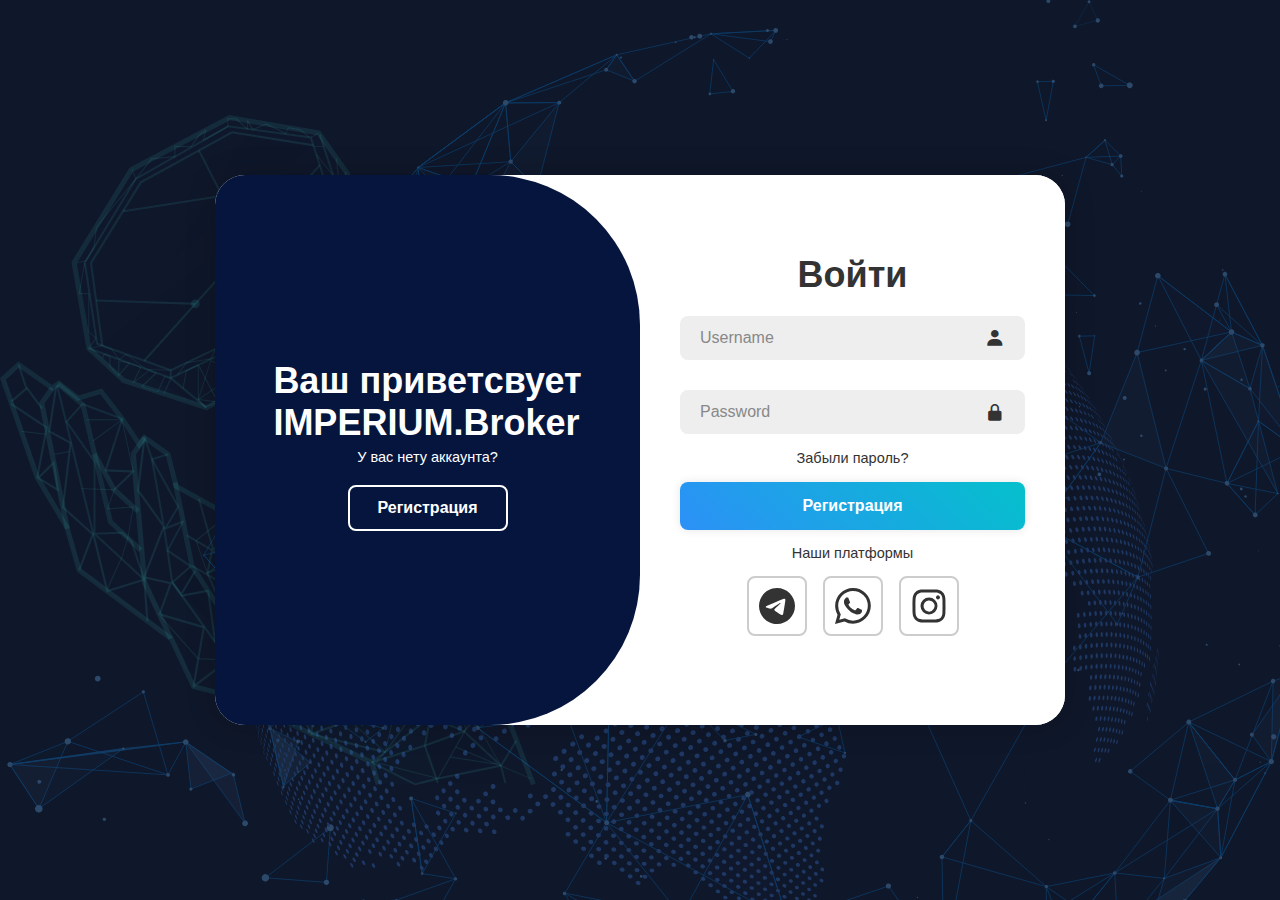
==== registor/index.html @ 003e3964 "second commit" ====
<!DOCTYPE html>
<html lang="en">
<head>
    <meta charset="UTF-8">
    <meta name="viewport" content="width=device-width, initial-scale=1.0">
    <title>Login/Signup Form</title>
    <link rel="stylesheet" href="style.css">
    <link href='https://unpkg.com/boxicons@2.1.4/css/boxicons.min.css' rel='stylesheet'>
</head>
<body>
    <div class="container">
        <div class="form-box login">
            <form action="#">
                <h1>Войти</h1>
                <div class="input-box">
                    <input type="text" placeholder="Username" required>
                    <i class='bx bxs-user'></i>
                </div>
                <div class="input-box">
                    <input type="password" placeholder="Password" required>
                    <i class='bx bxs-lock-alt' ></i>
                </div>
                <div class="forgot-link">
                    <a href="#">Забыли пароль?</a>
                </div>
                <button type="submit" class="btn">Регистрация</button>
                <p>Наши платформы</p>
                <div class="social-icons">
                    <a href="#"><svg xmlns="http://www.w3.org/2000/svg" width="36" height="36" viewBox="0 0 24 24" fill="currentColor" stroke-width="2" class="ai ai-TelegramFill"><g clip-path="url(#clip0_331_272)"><path fill-rule="evenodd" clip-rule="evenodd" d="M24 12c0 6.627-5.373 12-12 12S0 18.627 0 12 5.373 0 12 0s12 5.373 12 12zM12.43 8.859c-1.167.485-3.5 1.49-6.998 3.014-.568.226-.866.447-.893.663-.046.366.412.51 1.034.705.085.027.173.054.263.084.613.199 1.437.432 1.865.441.389.008.823-.152 1.302-.48 3.268-2.207 4.955-3.322 5.061-3.346.075-.017.179-.039.249.024.07.062.063.18.056.212-.046.193-1.84 1.862-2.77 2.726-.29.269-.495.46-.537.504-.094.097-.19.19-.282.279-.57.548-.996.96.024 1.632.49.323.882.59 1.273.856.427.291.853.581 1.405.943.14.092.274.187.405.28.497.355.944.673 1.496.623.32-.03.652-.331.82-1.23.397-2.126 1.179-6.73 1.36-8.628a2.111 2.111 0 0 0-.02-.472.506.506 0 0 0-.172-.325c-.143-.117-.365-.142-.465-.14-.451.008-1.143.249-4.476 1.635z"/></g><defs><clipPath id="clip0_331_272"><rect width="24" height="24"/></clipPath></defs></svg></a>
                    <a href="#"><svg xmlns="http://www.w3.org/2000/svg" width="36" height="36" viewBox="0 0 24 24" fill="currentColor" stroke-width="2" class="ai ai-WhatsappFill"><g clip-path="url(#clip0_615_275)"><path fill-rule="evenodd" clip-rule="evenodd" d="M17.415 14.382c-.298-.149-1.759-.867-2.031-.967-.272-.099-.47-.148-.669.15-.198.296-.767.966-.94 1.164-.174.199-.347.223-.644.075-.297-.15-1.255-.463-2.39-1.475-.883-.788-1.48-1.761-1.653-2.059-.173-.297-.019-.458.13-.606.134-.133.297-.347.446-.52.149-.174.198-.298.297-.497.1-.198.05-.371-.025-.52-.074-.149-.668-1.612-.916-2.207-.241-.579-.486-.5-.668-.51-.174-.008-.372-.01-.57-.01-.198 0-.52.074-.792.372-.273.297-1.04 1.016-1.04 2.479 0 1.462 1.064 2.875 1.213 3.074.149.198 2.095 3.2 5.076 4.487.71.306 1.263.489 1.694.625.712.227 1.36.195 1.872.118.57-.085 1.758-.719 2.006-1.413.247-.694.247-1.289.173-1.413-.074-.124-.272-.198-.57-.347zm-5.422 7.403h-.004a9.87 9.87 0 0 1-5.032-1.378l-.36-.214-3.742.982.999-3.648-.235-.374a9.861 9.861 0 0 1-1.511-5.26c.002-5.45 4.436-9.884 9.889-9.884 2.64 0 5.122 1.03 6.988 2.898a9.825 9.825 0 0 1 2.892 6.993c-.002 5.45-4.436 9.885-9.884 9.885zm8.412-18.297A11.815 11.815 0 0 0 11.992 0C5.438 0 .102 5.335.1 11.892c-.001 2.096.546 4.142 1.587 5.945L0 24l6.304-1.654a11.881 11.881 0 0 0 5.684 1.448h.005c6.554 0 11.89-5.335 11.892-11.893a11.821 11.821 0 0 0-3.48-8.413"/></g><defs><clipPath id="clip0_615_275"><rect width="24" height="24"/></clipPath></defs></svg></a>
                    <a href="#"><svg xmlns="http://www.w3.org/2000/svg" width="36" height="36" viewBox="0 0 24 24" fill="currentColor" stroke-width="2" class="ai ai-InstagramFill"><path fill-rule="evenodd" clip-rule="evenodd" d="M7.465 1.066C8.638 1.012 9.012 1 12 1c2.988 0 3.362.013 4.534.066 1.172.053 1.972.24 2.672.511.733.277 1.398.71 1.948 1.27.56.549.992 1.213 1.268 1.947.272.7.458 1.5.512 2.67C22.988 8.639 23 9.013 23 12c0 2.988-.013 3.362-.066 4.535-.053 1.17-.24 1.97-.512 2.67a5.396 5.396 0 0 1-1.268 1.949c-.55.56-1.215.992-1.948 1.268-.7.272-1.5.458-2.67.512-1.174.054-1.548.066-4.536.066-2.988 0-3.362-.013-4.535-.066-1.17-.053-1.97-.24-2.67-.512a5.397 5.397 0 0 1-1.949-1.268 5.392 5.392 0 0 1-1.269-1.948c-.271-.7-.457-1.5-.511-2.67C1.012 15.361 1 14.987 1 12c0-2.988.013-3.362.066-4.534.053-1.172.24-1.972.511-2.672a5.396 5.396 0 0 1 1.27-1.948 5.392 5.392 0 0 1 1.947-1.269c.7-.271 1.5-.457 2.67-.511zm8.98 1.98c-1.16-.053-1.508-.064-4.445-.064-2.937 0-3.285.011-4.445.064-1.073.049-1.655.228-2.043.379-.513.2-.88.437-1.265.822a3.412 3.412 0 0 0-.822 1.265c-.151.388-.33.97-.379 2.043-.053 1.16-.064 1.508-.064 4.445 0 2.937.011 3.285.064 4.445.049 1.073.228 1.655.379 2.043.176.477.457.91.822 1.265.355.365.788.646 1.265.822.388.151.97.33 2.043.379 1.16.053 1.507.064 4.445.064 2.938 0 3.285-.011 4.445-.064 1.073-.049 1.655-.228 2.043-.379.513-.2.88-.437 1.265-.822.365-.355.646-.788.822-1.265.151-.388.33-.97.379-2.043.053-1.16.064-1.508.064-4.445 0-2.937-.011-3.285-.064-4.445-.049-1.073-.228-1.655-.379-2.043-.2-.513-.437-.88-.822-1.265a3.413 3.413 0 0 0-1.265-.822c-.388-.151-.97-.33-2.043-.379zm-5.85 12.345a3.669 3.669 0 0 0 4-5.986 3.67 3.67 0 1 0-4 5.986zM8.002 8.002a5.654 5.654 0 1 1 7.996 7.996 5.654 5.654 0 0 1-7.996-7.996zm10.906-.814a1.337 1.337 0 1 0-1.89-1.89 1.337 1.337 0 0 0 1.89 1.89z"/></svg></a>
                </div>
            </form>
        </div>

        <div class="form-box register">
            <form action="#">
                <h1>Регистрация</h1>
                <div class="input-box">
                    <input type="text" placeholder="Username" required>
                    <i class='bx bxs-user'></i>
                </div>
                <div class="input-box">
                    <input type="email" placeholder="Email" required>
                    <i class='bx bxs-envelope' ></i>
                </div>
                <div class="input-box">
                    <input type="password" placeholder="Password" required>
                    <i class='bx bxs-lock-alt' ></i>
                </div>
                <button type="submit" class="btn">Регистрация</button>
                <p>Наши платформы</p>
                <div class="social-icons">
                    <a href="#"><svg xmlns="http://www.w3.org/2000/svg" width="36" height="36" viewBox="0 0 24 24" fill="currentColor" stroke-width="2" class="ai ai-TelegramFill"><g clip-path="url(#clip0_331_272)"><path fill-rule="evenodd" clip-rule="evenodd" d="M24 12c0 6.627-5.373 12-12 12S0 18.627 0 12 5.373 0 12 0s12 5.373 12 12zM12.43 8.859c-1.167.485-3.5 1.49-6.998 3.014-.568.226-.866.447-.893.663-.046.366.412.51 1.034.705.085.027.173.054.263.084.613.199 1.437.432 1.865.441.389.008.823-.152 1.302-.48 3.268-2.207 4.955-3.322 5.061-3.346.075-.017.179-.039.249.024.07.062.063.18.056.212-.046.193-1.84 1.862-2.77 2.726-.29.269-.495.46-.537.504-.094.097-.19.19-.282.279-.57.548-.996.96.024 1.632.49.323.882.59 1.273.856.427.291.853.581 1.405.943.14.092.274.187.405.28.497.355.944.673 1.496.623.32-.03.652-.331.82-1.23.397-2.126 1.179-6.73 1.36-8.628a2.111 2.111 0 0 0-.02-.472.506.506 0 0 0-.172-.325c-.143-.117-.365-.142-.465-.14-.451.008-1.143.249-4.476 1.635z"/></g><defs><clipPath id="clip0_331_272"><rect width="24" height="24"/></clipPath></defs></svg></a>
                    <a href="#"><svg xmlns="http://www.w3.org/2000/svg" width="36" height="36" viewBox="0 0 24 24" fill="currentColor" stroke-width="2" class="ai ai-WhatsappFill"><g clip-path="url(#clip0_615_275)"><path fill-rule="evenodd" clip-rule="evenodd" d="M17.415 14.382c-.298-.149-1.759-.867-2.031-.967-.272-.099-.47-.148-.669.15-.198.296-.767.966-.94 1.164-.174.199-.347.223-.644.075-.297-.15-1.255-.463-2.39-1.475-.883-.788-1.48-1.761-1.653-2.059-.173-.297-.019-.458.13-.606.134-.133.297-.347.446-.52.149-.174.198-.298.297-.497.1-.198.05-.371-.025-.52-.074-.149-.668-1.612-.916-2.207-.241-.579-.486-.5-.668-.51-.174-.008-.372-.01-.57-.01-.198 0-.52.074-.792.372-.273.297-1.04 1.016-1.04 2.479 0 1.462 1.064 2.875 1.213 3.074.149.198 2.095 3.2 5.076 4.487.71.306 1.263.489 1.694.625.712.227 1.36.195 1.872.118.57-.085 1.758-.719 2.006-1.413.247-.694.247-1.289.173-1.413-.074-.124-.272-.198-.57-.347zm-5.422 7.403h-.004a9.87 9.87 0 0 1-5.032-1.378l-.36-.214-3.742.982.999-3.648-.235-.374a9.861 9.861 0 0 1-1.511-5.26c.002-5.45 4.436-9.884 9.889-9.884 2.64 0 5.122 1.03 6.988 2.898a9.825 9.825 0 0 1 2.892 6.993c-.002 5.45-4.436 9.885-9.884 9.885zm8.412-18.297A11.815 11.815 0 0 0 11.992 0C5.438 0 .102 5.335.1 11.892c-.001 2.096.546 4.142 1.587 5.945L0 24l6.304-1.654a11.881 11.881 0 0 0 5.684 1.448h.005c6.554 0 11.89-5.335 11.892-11.893a11.821 11.821 0 0 0-3.48-8.413"/></g><defs><clipPath id="clip0_615_275"><rect width="24" height="24"/></clipPath></defs></svg></a>
                    <a href="#"><svg xmlns="http://www.w3.org/2000/svg" width="36" height="36" viewBox="0 0 24 24" fill="currentColor" stroke-width="2" class="ai ai-InstagramFill"><path fill-rule="evenodd" clip-rule="evenodd" d="M7.465 1.066C8.638 1.012 9.012 1 12 1c2.988 0 3.362.013 4.534.066 1.172.053 1.972.24 2.672.511.733.277 1.398.71 1.948 1.27.56.549.992 1.213 1.268 1.947.272.7.458 1.5.512 2.67C22.988 8.639 23 9.013 23 12c0 2.988-.013 3.362-.066 4.535-.053 1.17-.24 1.97-.512 2.67a5.396 5.396 0 0 1-1.268 1.949c-.55.56-1.215.992-1.948 1.268-.7.272-1.5.458-2.67.512-1.174.054-1.548.066-4.536.066-2.988 0-3.362-.013-4.535-.066-1.17-.053-1.97-.24-2.67-.512a5.397 5.397 0 0 1-1.949-1.268 5.392 5.392 0 0 1-1.269-1.948c-.271-.7-.457-1.5-.511-2.67C1.012 15.361 1 14.987 1 12c0-2.988.013-3.362.066-4.534.053-1.172.24-1.972.511-2.672a5.396 5.396 0 0 1 1.27-1.948 5.392 5.392 0 0 1 1.947-1.269c.7-.271 1.5-.457 2.67-.511zm8.98 1.98c-1.16-.053-1.508-.064-4.445-.064-2.937 0-3.285.011-4.445.064-1.073.049-1.655.228-2.043.379-.513.2-.88.437-1.265.822a3.412 3.412 0 0 0-.822 1.265c-.151.388-.33.97-.379 2.043-.053 1.16-.064 1.508-.064 4.445 0 2.937.011 3.285.064 4.445.049 1.073.228 1.655.379 2.043.176.477.457.91.822 1.265.355.365.788.646 1.265.822.388.151.97.33 2.043.379 1.16.053 1.507.064 4.445.064 2.938 0 3.285-.011 4.445-.064 1.073-.049 1.655-.228 2.043-.379.513-.2.88-.437 1.265-.822.365-.355.646-.788.822-1.265.151-.388.33-.97.379-2.043.053-1.16.064-1.508.064-4.445 0-2.937-.011-3.285-.064-4.445-.049-1.073-.228-1.655-.379-2.043-.2-.513-.437-.88-.822-1.265a3.413 3.413 0 0 0-1.265-.822c-.388-.151-.97-.33-2.043-.379zm-5.85 12.345a3.669 3.669 0 0 0 4-5.986 3.67 3.67 0 1 0-4 5.986zM8.002 8.002a5.654 5.654 0 1 1 7.996 7.996 5.654 5.654 0 0 1-7.996-7.996zm10.906-.814a1.337 1.337 0 1 0-1.89-1.89 1.337 1.337 0 0 0 1.89 1.89z"/></svg></a>
                
                </div>
            </form>
        </div>

        <div class="toggle-box">
            <div class="toggle-panel toggle-left">
                <h1>Ваш приветсвует <br> IMPERIUM.Broker</h1>
                <p>У вас нету аккаунта?</p>
                <button class="btn register-btn">Регистрация</button>
            </div>

            <div class="toggle-panel toggle-right">
                <h1>Вас приветсвует <br> IMPERIUM.Broker</h1>
                <p>Уже есть аккаунт?</p>
                <button class="btn login-btn">Войти</button>
            </div>
        </div>
    </div>

    <script src="main.js"></script>
</body>
</html>
---- registor/style.css ----
*{
    margin: 0;
    padding: 0;
    box-sizing: border-box;
    font-family: "Poppins", sans-serif;
    text-decoration: none;
    list-style: none;
}

body{
    background-image: url(./img/Frame.svg), url(./img/Frame.png)  ;
    background-repeat: no-repeat;
    background-position: right center, left center; 
    display: flex;
    justify-content: center;
    align-items: center;
    min-height: 100vh;
    background-color: #0f172a;
}

.container{
    position: relative;
    width: 850px;
    height: 550px;
    background: #fff;
    margin: 20px;
    border-radius: 30px;
    box-shadow: 0 0 30px rgba(0, 0, 0, .2);
    overflow: hidden;
}

    .container h1{
        font-size: 36px;
        margin: -10px 0;
    }

    .container p{
        font-size: 14.5px;
        margin: 15px 0;
    }

form{ width: 100%; }

.form-box{
    position: absolute;
    right: 0;
    width: 50%;
    height: 100%;
    background: #fff;
    display: flex;
    align-items: center;
    color: #333;
    text-align: center;
    padding: 40px;
    z-index: 1;
    transition: .6s ease-in-out 1.2s, visibility 0s 1s;
}

    .container.active .form-box{ right: 50%; }

    .form-box.register{ visibility: hidden; }
        .container.active .form-box.register{ visibility: visible; }

.input-box{
    position: relative;
    margin: 30px 0;
}

    .input-box input{
        width: 100%;
        padding: 13px 50px 13px 20px;
        background: #eee;
        border-radius: 8px;
        border: none;
        outline: none;
        font-size: 16px;
        color: #333;
        font-weight: 500;
    }

        .input-box input::placeholder{
            color: #888;
            font-weight: 400;
        }
    
    .input-box i{
        position: absolute;
        right: 20px;
        top: 50%;
        transform: translateY(-50%);
        font-size: 20px;
    }

.forgot-link{ margin: -15px 0 15px; }
    .forgot-link a{
        font-size: 14.5px;
        color: #333;
    }

.btn{
    width: 100%;
    height: 48px;
    background: linear-gradient(45deg, #2C90F7, #05C0CC);
    border-radius: 8px;
    box-shadow: 0 0 10px rgba(0, 0, 0, .1);
    border: none;
    cursor: pointer;
    font-size: 16px;
    color: #fff;
    font-weight: 600;
}

.social-icons{
    display: flex;
    justify-content: center;
}

    .social-icons a{
        display: inline-flex;
        padding: 10px;
        border: 2px solid #ccc;
        border-radius: 8px;
        font-size: 24px;
        color: #333;
        margin: 0 8px;
    }

.toggle-box{
    position: absolute;
    width: 100%;
    height: 100%;
}

    .toggle-box::before{
        content: '';
        position: absolute;
        left: -250%;
        width: 300%;
        height: 100%;
        background: #06153e;
        /* border: 2px solid red; */
        border-radius: 150px;
        z-index: 2;
        transition: 1.8s ease-in-out;
    }

        .container.active .toggle-box::before{ left: 50%; }

.toggle-panel{
    position: absolute;
    width: 50%;
    height: 100%;
    /* background: seagreen; */
    color: #fff;
    display: flex;
    flex-direction: column;
    justify-content: center;
    align-items: center;
    z-index: 2;
    transition: .6s ease-in-out;
}

    .toggle-panel.toggle-left{ 
        left: 0;
        transition-delay: 1.2s; 
    }
        .container.active .toggle-panel.toggle-left{
            left: -50%;
            transition-delay: .6s;
        }

    .toggle-panel.toggle-right{ 
        right: -50%;
        transition-delay: .6s;
    }
        .container.active .toggle-panel.toggle-right{
            right: 0;
            transition-delay: 1.2s;
        }

    .toggle-panel p{ margin-bottom: 20px; }

    .toggle-panel .btn{
        width: 160px;
        height: 46px;
        background: transparent;
        border: 2px solid #fff;
        box-shadow: none;
    }

@media screen and (max-width: 650px){
    .container{ height: calc(100vh - 40px); }

    .form-box{
        bottom: 0;
        width: 100%;
        height: 70%;
    }

        .container.active .form-box{
            right: 0;
            bottom: 30%;
        }

    .toggle-box::before{
        left: 0;
        top: -270%;
        width: 100%;
        height: 300%;
        border-radius: 20vw;
    }

        .container.active .toggle-box::before{
            left: 0;
            top: 70%;
        }

        .container.active .toggle-panel.toggle-left{
            left: 0;
            top: -30%;
        }

    .toggle-panel{ 
        width: 100%;
        height: 30%;
    }
        .toggle-panel.toggle-left{ top: 0; }
        .toggle-panel.toggle-right{
            right: 0;
            bottom: -30%;
        }

            .container.active .toggle-panel.toggle-right{ bottom: 0; }
}

@media screen and (max-width: 400px){
    .form-box { padding: 20px; }

    .toggle-panel h1{font-size: 30px; }
}
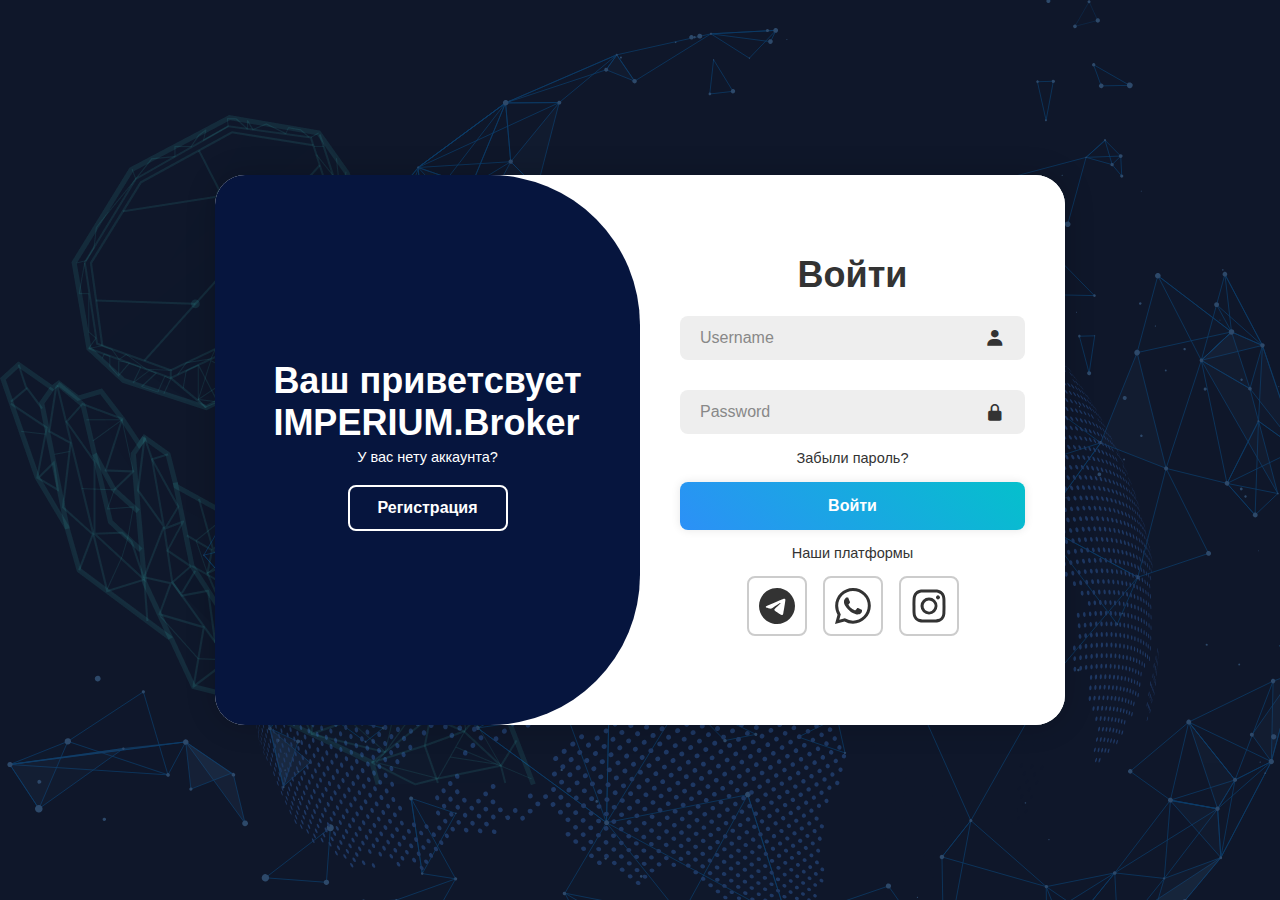
==== commit 2b13f766: "first repository" ====
--- a/registor/index.html
+++ b/registor/index.html
@@ -23,7 +23,7 @@
                 <div class="forgot-link">
                     <a href="#">Забыли пароль?</a>
                 </div>
-                <button type="submit" class="btn">Регистрация</button>
+                <button type="submit" class="btn">Войти</button>
                 <p>Наши платформы</p>
                 <div class="social-icons">
                     <a href="#"><svg xmlns="http://www.w3.org/2000/svg" width="36" height="36" viewBox="0 0 24 24" fill="currentColor" stroke-width="2" class="ai ai-TelegramFill"><g clip-path="url(#clip0_331_272)"><path fill-rule="evenodd" clip-rule="evenodd" d="M24 12c0 6.627-5.373 12-12 12S0 18.627 0 12 5.373 0 12 0s12 5.373 12 12zM12.43 8.859c-1.167.485-3.5 1.49-6.998 3.014-.568.226-.866.447-.893.663-.046.366.412.51 1.034.705.085.027.173.054.263.084.613.199 1.437.432 1.865.441.389.008.823-.152 1.302-.48 3.268-2.207 4.955-3.322 5.061-3.346.075-.017.179-.039.249.024.07.062.063.18.056.212-.046.193-1.84 1.862-2.77 2.726-.29.269-.495.46-.537.504-.094.097-.19.19-.282.279-.57.548-.996.96.024 1.632.49.323.882.59 1.273.856.427.291.853.581 1.405.943.14.092.274.187.405.28.497.355.944.673 1.496.623.32-.03.652-.331.82-1.23.397-2.126 1.179-6.73 1.36-8.628a2.111 2.111 0 0 0-.02-.472.506.506 0 0 0-.172-.325c-.143-.117-.365-.142-.465-.14-.451.008-1.143.249-4.476 1.635z"/></g><defs><clipPath id="clip0_331_272"><rect width="24" height="24"/></clipPath></defs></svg></a>
